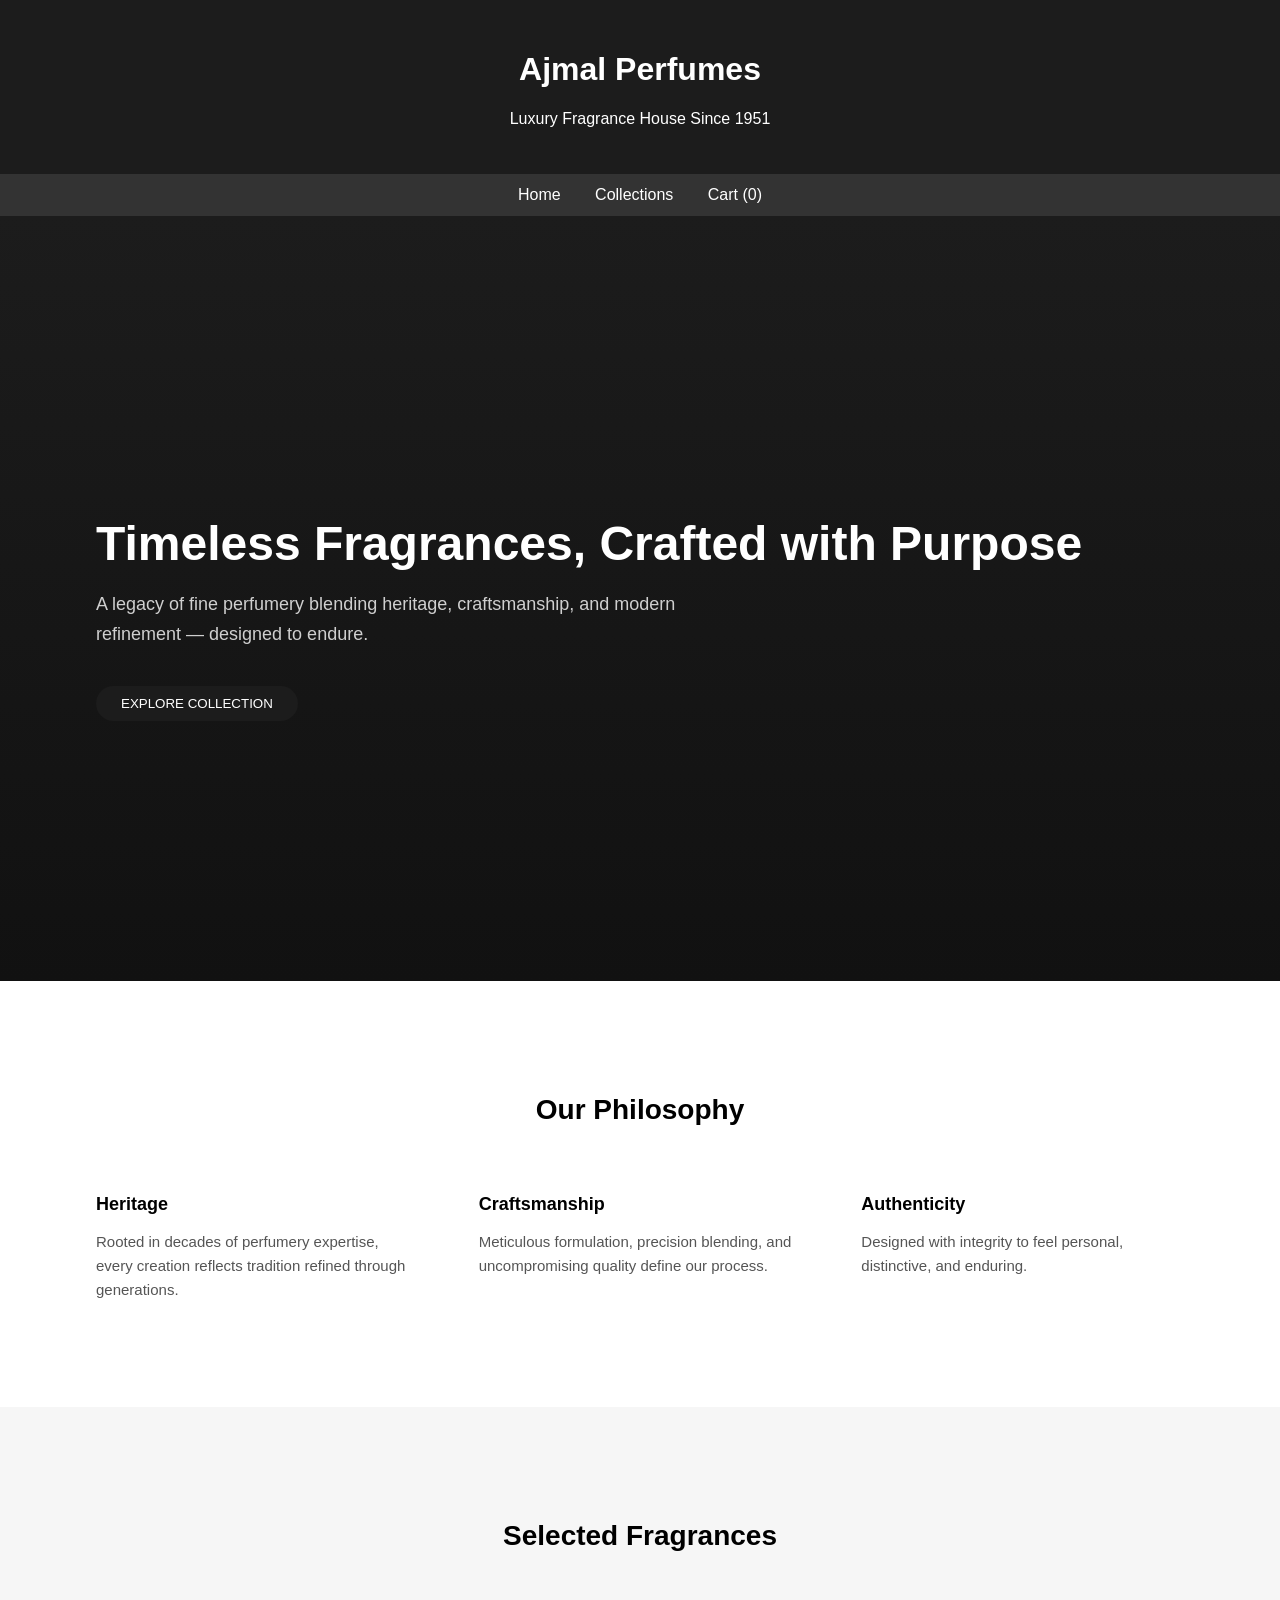
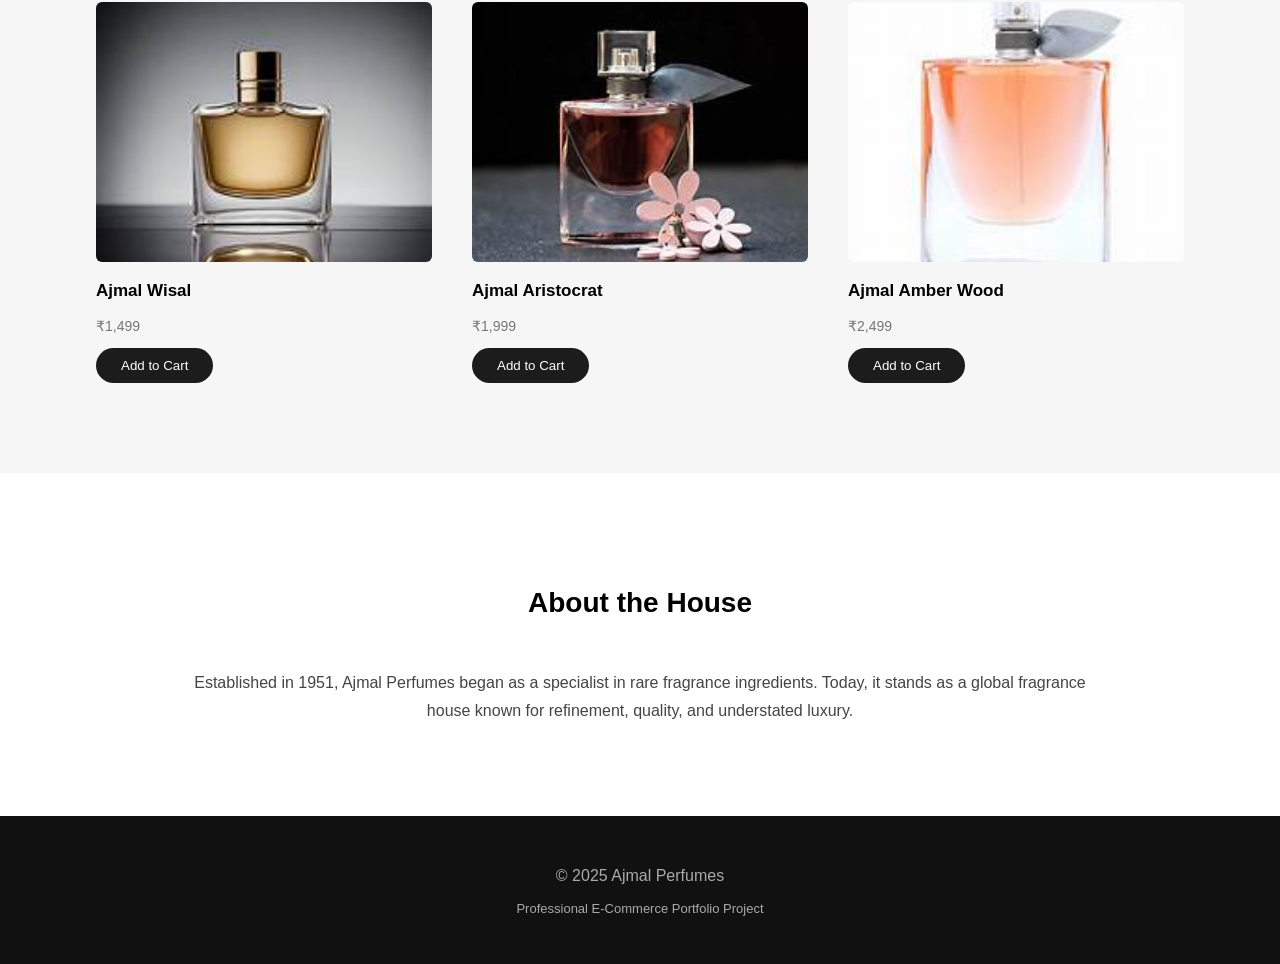
==== index.html @ 84e15cc9 "Update and rename Index.html to index.html" ====
<!DOCTYPE html>
<html lang="en">
<head>
    <meta charset="UTF-8">
    <title>Ajmal Perfumes — Luxury Fragrance House</title>
    <link rel="stylesheet" href="css/style.css">

    <style>
        /* HOME PAGE ONLY (PROFESSIONAL) */
        .hero {
            height: 85vh;
            display: flex;
            align-items: center;
            background: linear-gradient(180deg, #1c1c1c, #111);
            color: #fff;
        }

        .hero-content {
            width: 85%;
            max-width: 1100px;
            margin: auto;
        }

        .hero h1 {
            font-size: 48px;
            font-weight: 600;
            margin-bottom: 15px;
        }

        .hero p {
            font-size: 18px;
            color: #cfcfcf;
            max-width: 650px;
            line-height: 1.7;
        }

        .section {
            padding: 90px 0;
        }

        .section.light {
            background: #f6f6f6;
        }

        .section h2 {
            text-align: center;
            font-size: 28px;
            margin-bottom: 50px;
        }

        .values {
            width: 85%;
            max-width: 1100px;
            margin: auto;
            display: grid;
            grid-template-columns: repeat(3, 1fr);
            gap: 60px;
        }

        .value h3 {
            font-size: 18px;
            margin-bottom: 10px;
        }

        .value p {
            font-size: 15px;
            color: #555;
            line-height: 1.6;
        }

        .featured {
            width: 85%;
            max-width: 1100px;
            margin: auto;
            display: grid;
            grid-template-columns: repeat(3, 1fr);
            gap: 40px;
        }

        .featured .product {
            border: none;
            background: none;
            padding: 0;
            text-align: left;
        }

        .featured img {
            height: 260px;
            border-radius: 6px;
        }

        .featured h3 {
            margin-top: 15px;
            font-size: 17px;
        }

        .featured p {
            font-size: 14px;
            color: #777;
        }

        .story {
            width: 70%;
            max-width: 900px;
            margin: auto;
            text-align: center;
            font-size: 16px;
            color: #444;
            line-height: 1.8;
        }

        @media(max-width: 900px) {
            .values, .featured {
                grid-template-columns: 1fr;
            }

            .hero h1 {
                font-size: 34px;
            }
        }
    </style>
</head>
<body>

<!-- HEADER -->
<header>
    <h1>Ajmal Perfumes</h1>
    <p>Luxury Fragrance House Since 1951</p>
</header>

<!-- NAVIGATION -->
<nav>
    <a href="index.html">Home</a>
    <a href="products.html">Collections</a>
    <a href="cart.html">Cart (<span id="cart-count">0</span>)</a>
</nav>

<!-- HERO -->
<section class="hero">
    <div class="hero-content">
        <h1>Timeless Fragrances, Crafted with Purpose</h1>
        <p>
            A legacy of fine perfumery blending heritage,
            craftsmanship, and modern refinement —
            designed to endure.
        </p>
        <br>
        <a href="products.html">
            <button>EXPLORE COLLECTION</button>
        </a>
    </div>
</section>

<!-- PHILOSOPHY -->
<section class="section">
    <h2>Our Philosophy</h2>

    <div class="values">
        <div class="value">
            <h3>Heritage</h3>
            <p>
                Rooted in decades of perfumery expertise,
                every creation reflects tradition refined
                through generations.
            </p>
        </div>

        <div class="value">
            <h3>Craftsmanship</h3>
            <p>
                Meticulous formulation, precision blending,
                and uncompromising quality define our process.
            </p>
        </div>

        <div class="value">
            <h3>Authenticity</h3>
            <p>
                Designed with integrity to feel personal,
                distinctive, and enduring.
            </p>
        </div>
    </div>
</section>

<!-- FEATURED PRODUCTS -->
<section class="section light">
    <h2>Selected Fragrances</h2>

    <div class="featured">

        <div class="product">
            <img src="images/OIP (1).jpg" alt="Ajmal Wisal">
            <h3>Ajmal Wisal</h3>
            <p>₹1,499</p>
            <button onclick="addToCart(1,'Ajmal Wisal',1499,'images/OIP (1).jpg')">
                Add to Cart
            </button>
        </div>

        <div class="product">
            <img src="images/OIP.jpg" alt="Ajmal Aristocrat">
            <h3>Ajmal Aristocrat</h3>
            <p>₹1,999</p>
            <button onclick="addToCart(2,'Ajmal Aristocrat',1999,'images/OIP.jpg')">
                Add to Cart
            </button>
        </div>

        <div class="product">
            <img src="images/OIP (2).jpg" alt="Ajmal Amber Wood">
            <h3>Ajmal Amber Wood</h3>
            <p>₹2,499</p>
            <button onclick="addToCart(3,'Ajmal Amber Wood',2499,'images/OIP (2).jpg')">
                Add to Cart
            </button>
        </div>

    </div>
</section>

<!-- STORY -->
<section class="section">
    <h2>About the House</h2>
    <div class="story">
        Established in 1951, Ajmal Perfumes began as a specialist
        in rare fragrance ingredients. Today, it stands as a
        global fragrance house known for refinement, quality,
        and understated luxury.
    </div>
</section>

<!-- FOOTER -->
<footer style="background:#111;color:#aaa;text-align:center;padding:35px;">
    <p>© 2025 Ajmal Perfumes</p>
    <p style="font-size:13px;">Professional E-Commerce Portfolio Project</p>
</footer>

<!-- TOAST -->
<div id="toast" class="toast"></div>

<script src="js/cart.js"></script>
</body>
</html>
---- css/style.css ----
body {
    margin: 0;
    font-family: "Segoe UI", Arial, sans-serif;
}

header {
    background: #1c1c1c;
    color: white;
    text-align: center;
    padding: 30px;
}

nav {
    background: #333;
    text-align: center;
    padding: 12px;
}

nav a {
    color: white;
    margin: 0 15px;
    text-decoration: none;
    font-weight: 500;
}

nav a:hover {
    color: #c9a24d;
}

.banner {
    height: 300px;
    background: linear-gradient(to right, #2b2b2b, #1c1c1c);
    color: white;
    display: flex;
    justify-content: center;
    align-items: center;
    text-align: center;
}

.banner h2 {
    font-size: 36px;
}

.container {
    width: 85%;
    margin: auto;
    padding: 40px 0;
}

.center {
    text-align: center;
}

.products {
    display: grid;
    grid-template-columns: repeat(3,1fr);
    gap: 25px;
}

.product {
    border: 1px solid #ddd;
    border-radius: 10px;
    text-align: center;
    padding: 20px;
    transition: 0.3s;
}

.product:hover {
    box-shadow: 0 10px 25px rgba(0,0,0,0.15);
}

.product img {
    width: 100%;
    height: 220px;
    object-fit: cover;
}

button {
    background: #1c1c1c;
    color: white;
    border: none;
    padding: 10px 25px;
    border-radius: 20px;
    cursor: pointer;
}

button:hover {
    background: #c9a24d;
    color: black;
}

.cart-item {
    border-bottom: 1px solid #ddd;
    padding: 10px 0;
}

@media(max-width:768px) {
    .products {
        grid-template-columns: 1fr;
    }

    .banner h2 {
        font-size: 24px;
    }
}
.cart-bounce {
    animation: bounce 0.4s;
}

@keyframes bounce {
    0% { transform: scale(1); }
    50% { transform: scale(1.4); }
    100% { transform: scale(1); }
}

.toast {
    position: fixed;
    bottom: 30px;
    right: 30px;
    background: #111;
    color: white;
    padding: 14px 22px;
    border-radius: 6px;
    opacity: 0;
    transition: 0.4s;
}
.toast.show {
    opacity: 1;
}
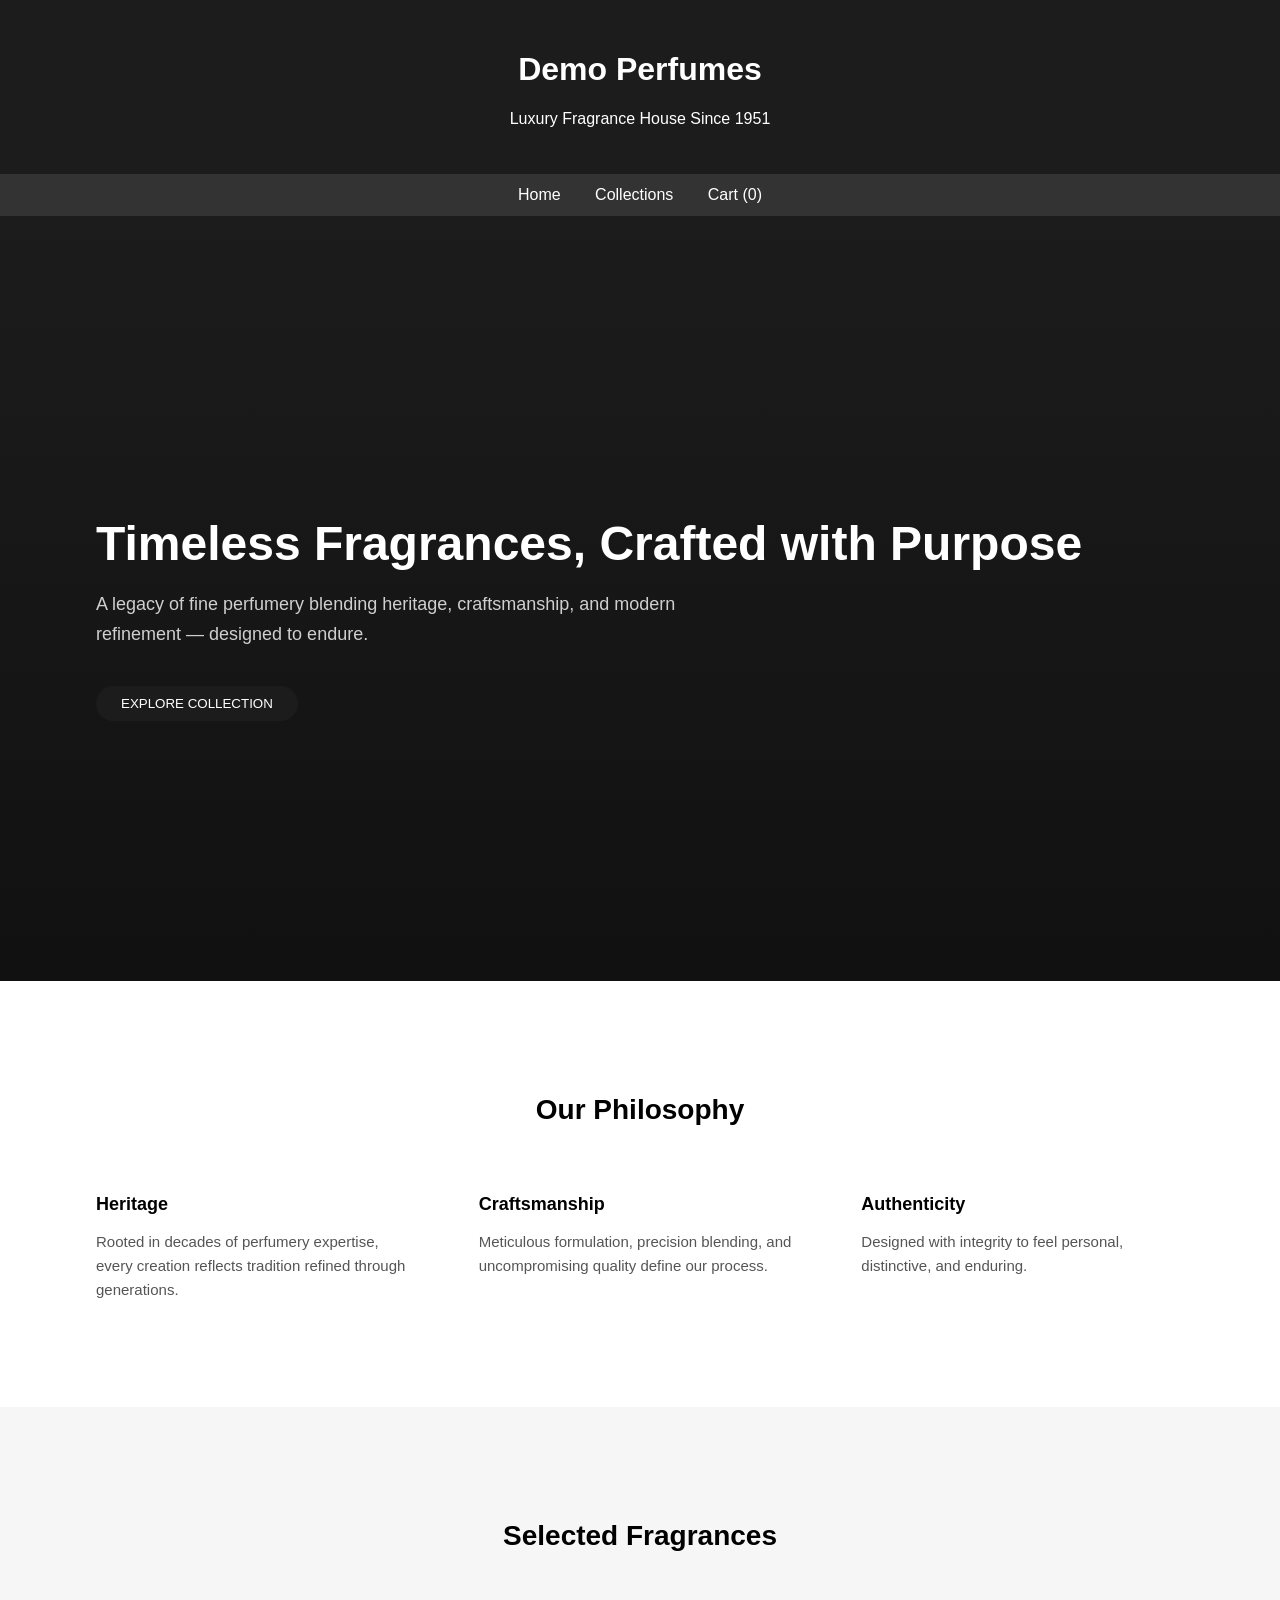
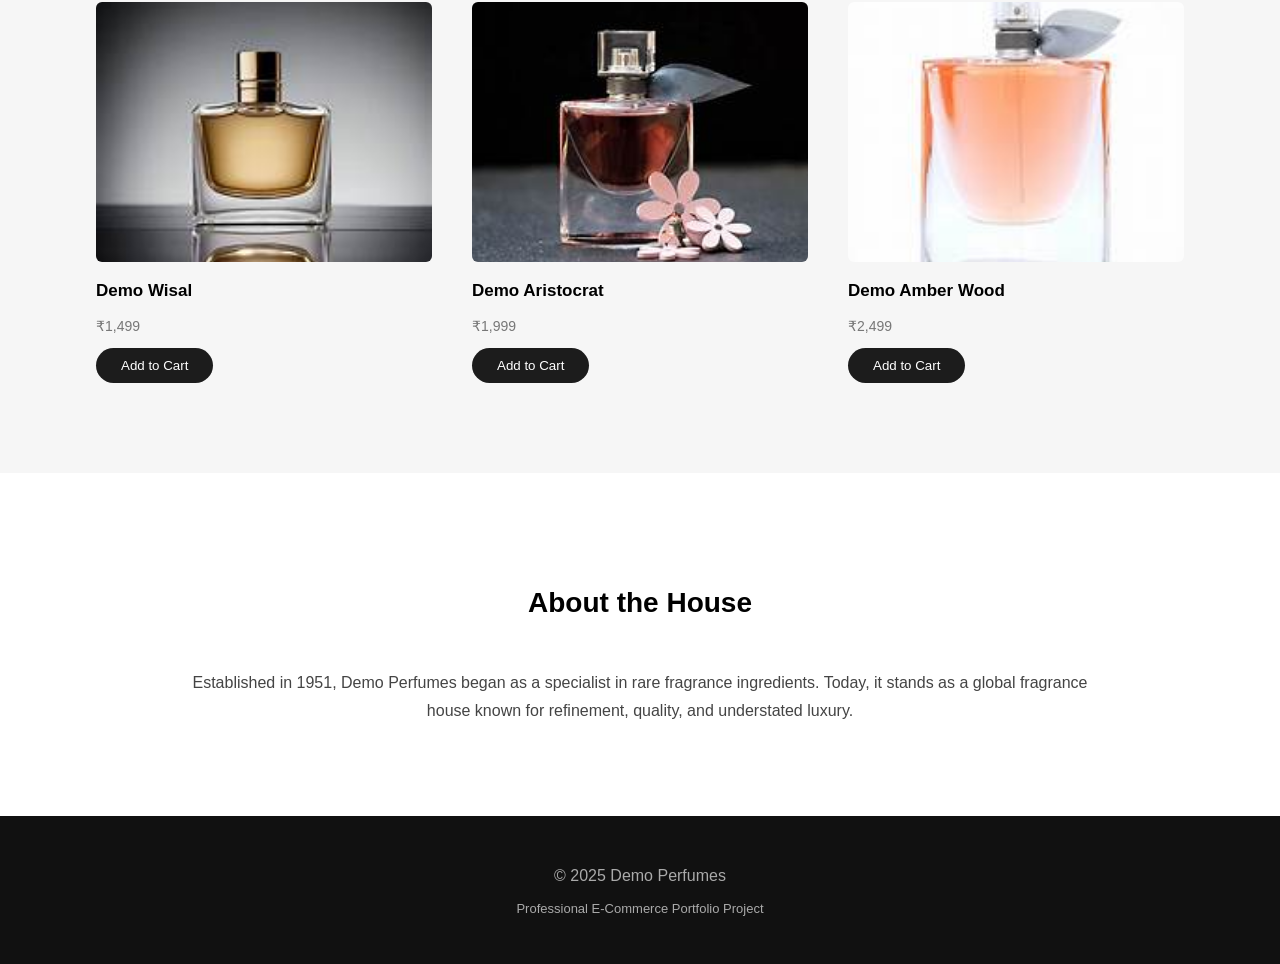
==== commit 005ee732: "Update" ====
--- a/index.html
+++ b/index.html
@@ -2,7 +2,7 @@
 <html lang="en">
 <head>
     <meta charset="UTF-8">
-    <title>Ajmal Perfumes — Luxury Fragrance House</title>
+    <title>Demo Perfumes — Luxury Fragrance House</title>
     <link rel="stylesheet" href="css/style.css">
 
     <style>
@@ -124,7 +124,7 @@
 
 <!-- HEADER -->
 <header>
-    <h1>Ajmal Perfumes</h1>
+    <h1>Demo Perfumes</h1>
     <p>Luxury Fragrance House Since 1951</p>
 </header>
 
@@ -190,28 +190,28 @@
     <div class="featured">
 
         <div class="product">
-            <img src="images/OIP (1).jpg" alt="Ajmal Wisal">
-            <h3>Ajmal Wisal</h3>
+            <img src="images/OIP (1).jpg" alt="Demo Wisal">
+            <h3>Demo Wisal</h3>
             <p>₹1,499</p>
-            <button onclick="addToCart(1,'Ajmal Wisal',1499,'images/OIP (1).jpg')">
+            <button onclick="addToCart(1,'Demo Wisal',1499,'images/OIP (1).jpg')">
                 Add to Cart
             </button>
         </div>
 
         <div class="product">
-            <img src="images/OIP.jpg" alt="Ajmal Aristocrat">
-            <h3>Ajmal Aristocrat</h3>
+            <img src="images/OIP.jpg" alt="Demo Aristocrat">
+            <h3>Demo Aristocrat</h3>
             <p>₹1,999</p>
-            <button onclick="addToCart(2,'Ajmal Aristocrat',1999,'images/OIP.jpg')">
+            <button onclick="addToCart(2,'Demo Aristocrat',1999,'images/OIP.jpg')">
                 Add to Cart
             </button>
         </div>
 
         <div class="product">
-            <img src="images/OIP (2).jpg" alt="Ajmal Amber Wood">
-            <h3>Ajmal Amber Wood</h3>
+            <img src="images/OIP (2).jpg" alt="Demo Amber Wood">
+            <h3>Demo Amber Wood</h3>
             <p>₹2,499</p>
-            <button onclick="addToCart(3,'Ajmal Amber Wood',2499,'images/OIP (2).jpg')">
+            <button onclick="addToCart(3,'Demo Amber Wood',2499,'images/OIP (2).jpg')">
                 Add to Cart
             </button>
         </div>
@@ -223,7 +223,7 @@
 <section class="section">
     <h2>About the House</h2>
     <div class="story">
-        Established in 1951, Ajmal Perfumes began as a specialist
+        Established in 1951, Demo Perfumes began as a specialist
         in rare fragrance ingredients. Today, it stands as a
         global fragrance house known for refinement, quality,
         and understated luxury.
@@ -232,7 +232,7 @@
 
 <!-- FOOTER -->
 <footer style="background:#111;color:#aaa;text-align:center;padding:35px;">
-    <p>© 2025 Ajmal Perfumes</p>
+    <p>© 2025 Demo Perfumes</p>
     <p style="font-size:13px;">Professional E-Commerce Portfolio Project</p>
 </footer>
 
